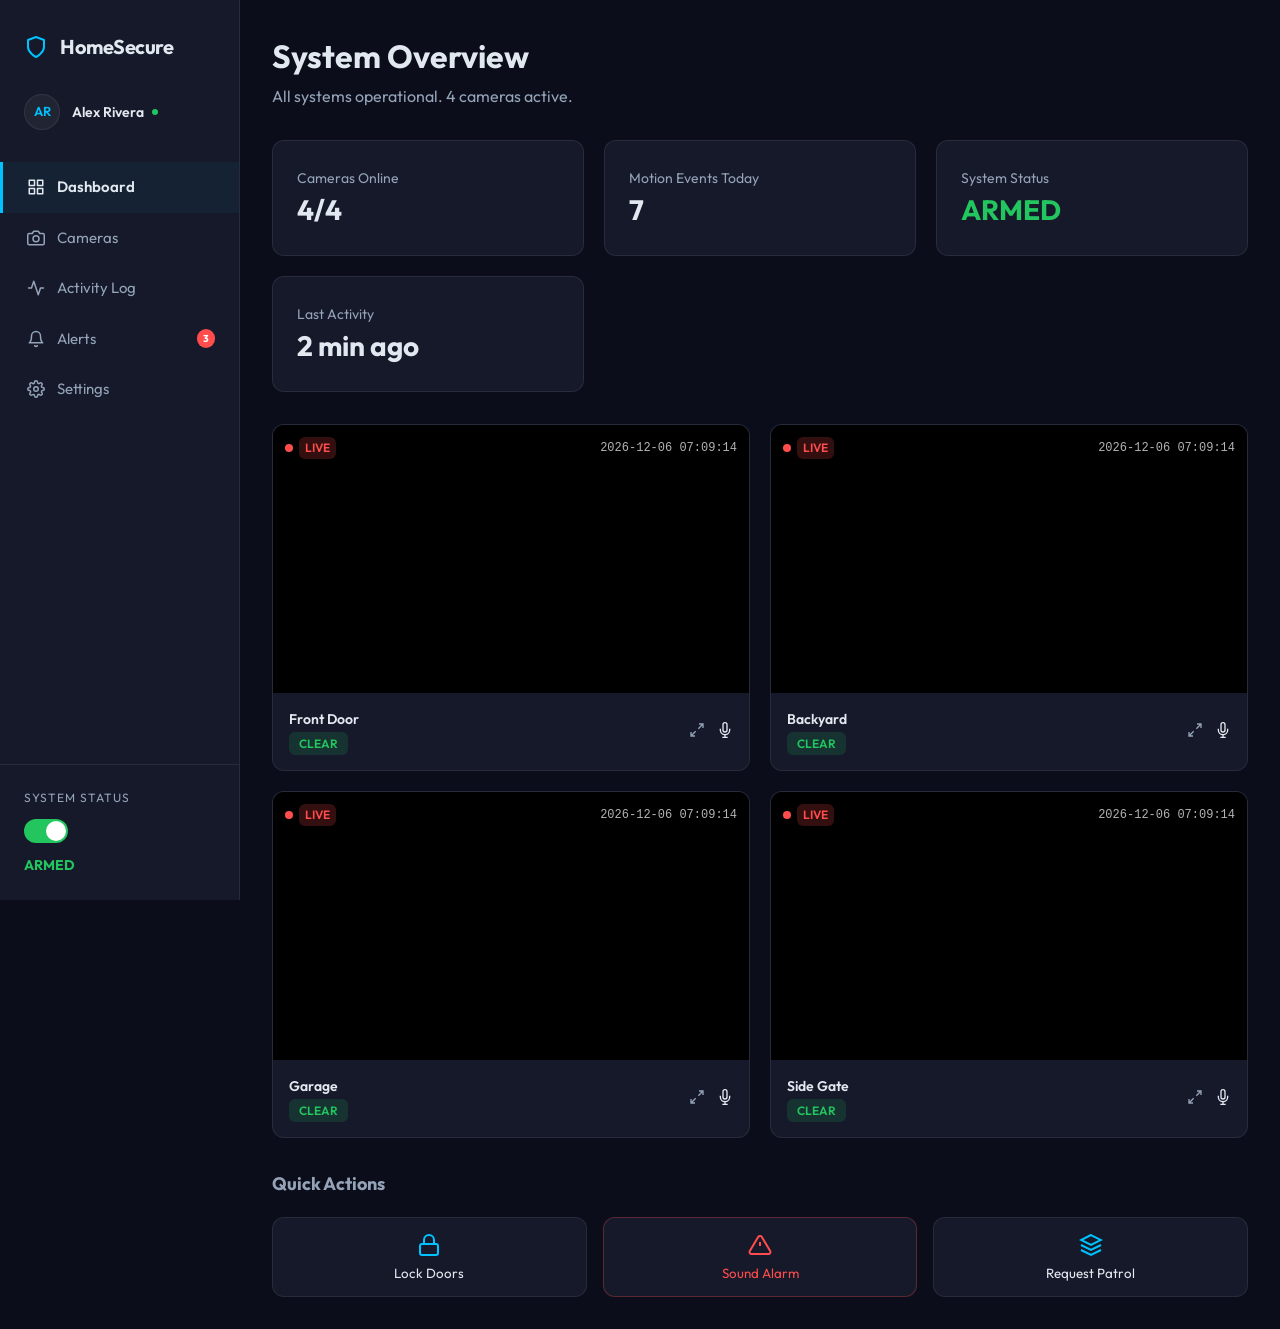
==== index.html @ ff67cbb3 "Initial draft of system" ====
<!DOCTYPE html>
<html lang="en">
<head>
    <meta charset="UTF-8">
    <meta name="viewport" content="width=device-width, initial-scale=1.0">
    <title>HomeSecure | Smart Home Security</title>
    <!-- Google Fonts: Outfit -->
    <link rel="preconnect" href="https://fonts.googleapis.com">
    <link rel="preconnect" href="https://fonts.gstatic.com" crossorigin>
    <link href="https://fonts.googleapis.com/css2?family=Outfit:wght@300;400;600;700&display=swap" rel="stylesheet">
    
    <!-- CSS Modules -->
    <link rel="stylesheet" href="css/main.css">
    <link rel="stylesheet" href="css/layout.css">
    <link rel="stylesheet" href="css/components.css">
    <link rel="stylesheet" href="css/views.css">
</head>
<body>
    <!-- 
        NOTE: This app must be served via a local HTTP server (e.g., Live Server or python -m http.server)
        to allow component fetching via the Fetch API.
    -->
    
    <div id="app" class="app-container">
        <!-- Sidebar placeholder -->
        <aside id="sidebar-container" class="sidebar"></aside>

        <!-- Main content area -->
        <main id="main-content" class="content">
            <!-- View containers will be injected here -->
            <div id="view-dashboard" class="view" hidden></div>
            <div id="view-cameras" class="view" hidden></div>
            <div id="view-activity" class="view" hidden></div>
            <div id="view-alerts" class="view" hidden></div>
            <div id="view-settings" class="view" hidden></div>
        </main>

        <!-- Alarm Overlay -->
        <div id="alarm-overlay" class="alarm-overlay" hidden>
            <div class="alarm-content">
                <span class="alarm-icon">⚠</span>
                <h1 class="alarm-title">ALARM ACTIVE</h1>
            </div>
        </div>
    </div>

    <!-- Toast Container -->
    <div id="toast-container" class="toast-container"></div>

    <!-- Zoom/Preview Modal -->
    <div id="video-modal" class="modal" hidden>
        <div class="modal-overlay"></div>
        <div class="modal-container">
            <div class="modal-header">
                <h2 id="modal-title">Camera Preview</h2>
                <button id="close-modal" class="close-btn">&times;</button>
            </div>
            <div class="modal-body">
                <div class="video-wrapper">
                    <video id="modal-video" autoplay muted loop playsinline></video>
                    <div class="video-ui">
                        <div class="live-tag">LIVE</div>
                        <div class="timestamp" id="modal-timestamp">2026-05-13 15:50:24</div>
                    </div>
                </div>
            </div>
            <div class="modal-footer">
                <div class="camera-controls">
                    <button class="btn btn-outline"><svg width="18" height="18" viewBox="0 0 24 24" fill="none" stroke="currentColor" stroke-width="2"><path d="M12 1a3 3 0 0 0-3 3v8a3 3 0 0 0 6 0V4a3 3 0 0 0-3-3z"></path><path d="M19 10v2a7 7 0 0 1-14 0v-2"></path><line x1="12" y1="19" x2="12" y2="23"></line><line x1="8" y1="23" x2="16" y2="23"></line></svg> Mic</button>
                    <button class="btn btn-outline"><svg width="18" height="18" viewBox="0 0 24 24" fill="none" stroke="currentColor" stroke-width="2"><path d="M23 19a2 2 0 0 1-2 2H3a2 2 0 0 1-2-2V8a2 2 0 0 1 2-2h4l2-3h6l2 3h4a2 2 0 0 1 2 2z"></path><circle cx="12" cy="13" r="4"></circle></svg> Photo</button>
                    <button class="btn btn-danger" id="modal-alarm"><svg width="18" height="18" viewBox="0 0 24 24" fill="none" stroke="currentColor" stroke-width="2"><path d="M10.29 3.86L1.82 18a2 2 0 0 0 1.71 3h16.94a2 2 0 0 0 1.71-3L13.71 3.86a2 2 0 0 0-3.42 0z"></path></svg> Siren</button>
                </div>
            </div>
        </div>
    </div>

    <!-- JS Entry Point -->
    <script type="module" src="js/app.js"></script>
</body>
</html>
---- css/main.css ----
:root {
    /* Color Palette */
    --bg-deep: #0B0E1A;
    --surface: #151929;
    --accent: #00C2FF;
    --text-primary: #E2E8F0;
    --text-secondary: #94A3B8;
    --danger: #FF4C4C;
    --success: #22C55E;
    --warning: #F59E0B;
    
    /* Spacing & Borders */
    --sidebar-width: 240px;
    --header-height: 64px;
    --border-radius: 12px;
    --border-color: rgba(255, 255, 255, 0.08);
}

* {
    margin: 0;
    padding: 0;
    box-sizing: border-box;
}

body {
    font-family: 'Outfit', sans-serif;
    background-color: var(--bg-deep);
    color: var(--text-primary);
    line-height: 1.5;
    overflow-x: hidden;
    -webkit-font-smoothing: antialiased;
}

button {
    font-family: inherit;
    cursor: pointer;
    border: none;
    background: none;
    color: inherit;
}

a {
    text-decoration: none;
    color: inherit;
}

ul {
    list-style: none;
}

/* Scrollbar Styling */
::-webkit-scrollbar {
    width: 6px;
}

::-webkit-scrollbar-track {
    background: var(--bg-deep);
}

::-webkit-scrollbar-thumb {
    background: rgba(255, 255, 255, 0.1);
    border-radius: 10px;
}

::-webkit-scrollbar-thumb:hover {
    background: rgba(255, 255, 255, 0.2);
}

/* Helpers */
.hidden {
    display: none !important;
}

[hidden] {
    display: none !important;
}

/* Toast Notifications */
.toast-container {
    position: fixed;
    bottom: 32px;
    right: 32px;
    display: flex;
    flex-direction: column;
    gap: 12px;
    z-index: 10000;
}

.toast {
    background: var(--surface);
    border: 1px solid var(--border-color);
    border-left: 4px solid var(--accent);
    color: var(--text-primary);
    padding: 16px 24px;
    border-radius: 8px;
    box-shadow: 0 10px 25px rgba(0, 0, 0, 0.5);
    display: flex;
    align-items: center;
    gap: 12px;
    min-width: 280px;
    animation: slideInRight 0.3s ease-out forwards;
}

.toast.success { border-left-color: var(--success); }
.toast.danger { border-left-color: var(--danger); }
.toast.warning { border-left-color: var(--warning); }

@keyframes slideInRight {
    from { transform: translateX(100%); opacity: 0; }
    to { transform: translateX(0); opacity: 1; }
}

.toast.fade-out {
    animation: fadeOut 0.3s ease-in forwards;
}

@keyframes fadeOut {
    to { opacity: 0; transform: translateY(-10px); }
}
---- css/layout.css ----
.app-container {
    display: flex;
    min-height: 100vh;
}

.sidebar {
    width: var(--sidebar-width);
    background-color: var(--surface);
    border-right: 1px solid var(--border-color);
    display: flex;
    flex-direction: column;
    position: fixed;
    height: 100vh;
    z-index: 100;
}

.content {
    flex: 1;
    margin-left: var(--sidebar-width);
    padding: 32px;
    min-height: 100vh;
    position: relative;
}

.view {
    max-width: 1200px;
    margin: 0 auto;
    animation: fadeIn 0.3s ease-out;
}

@keyframes fadeIn {
    from { opacity: 0; transform: translateY(10px); }
    to { opacity: 1; transform: translateY(0); }
}

/* Alarm Overlay */
.alarm-overlay {
    position: fixed;
    top: 0;
    left: 0;
    width: 100%;
    height: 100%;
    background-color: rgba(255, 76, 76, 0.9);
    z-index: 9999;
    display: flex;
    align-items: center;
    justify-content: center;
    backdrop-filter: blur(8px);
    animation: pulseAlarm 1s infinite alternate;
}

@keyframes pulseAlarm {
    from { background-color: rgba(255, 76, 76, 0.7); }
    to { background-color: rgba(255, 0, 0, 0.9); }
}

.alarm-content {
    text-align: center;
    color: white;
}

.alarm-icon {
    font-size: 80px;
    display: block;
    margin-bottom: 20px;
}

.alarm-title {
    font-size: 48px;
    font-weight: 700;
    letter-spacing: 4px;
}

/* Mobile Responsiveness */
@media (max-width: 768px) {
    .sidebar {
        width: 100%;
        height: 64px;
        flex-direction: row;
        bottom: 0;
        top: auto;
        border-right: none;
        border-top: 1px solid var(--border-color);
    }

    .content {
        margin-left: 0;
        padding-bottom: 96px;
    }
}
---- css/components.css ----
/* Cards */
.card {
    background-color: var(--surface);
    border-radius: var(--border-radius);
    border: 1px solid var(--border-color);
    padding: 24px;
    transition: border-color 0.2s ease;
}

.card:hover {
    border-color: rgba(0, 194, 255, 0.3);
}

/* Badges */
.badge {
    padding: 4px 10px;
    border-radius: 6px;
    font-size: 12px;
    font-weight: 600;
    text-transform: uppercase;
}

.badge-cyan { background: rgba(0, 194, 255, 0.15); color: var(--accent); }
.badge-danger { background: rgba(255, 76, 76, 0.15); color: var(--danger); }
.badge-success { background: rgba(34, 197, 94, 0.15); color: var(--success); }
.badge-gray { background: rgba(148, 163, 184, 0.15); color: var(--text-secondary); }

/* Buttons */
.btn {
    padding: 10px 20px;
    border-radius: 8px;
    font-weight: 600;
    font-size: 14px;
    transition: all 0.2s ease;
    display: inline-flex;
    align-items: center;
    gap: 8px;
}

.btn-primary {
    background-color: var(--accent);
    color: var(--bg-deep);
}

.btn-primary:hover {
    filter: brightness(1.1);
}

.btn-outline {
    border: 1px solid var(--border-color);
    color: var(--text-primary);
}

.btn-outline:hover {
    border-color: var(--accent);
    color: var(--accent);
}

/* Toggles */
.toggle {
    position: relative;
    width: 44px;
    height: 24px;
    background-color: rgba(255, 255, 255, 0.1);
    border-radius: 20px;
    transition: background-color 0.3s ease;
    cursor: pointer;
}

.toggle::after {
    content: '';
    position: absolute;
    top: 2px;
    left: 2px;
    width: 20px;
    height: 20px;
    background-color: white;
    border-radius: 50%;
    transition: transform 0.3s ease;
}

.toggle.active {
    background-color: var(--success);
}

.toggle.active::after {
    transform: translateX(20px);
}

/* Sliders */
.slider-container {
    width: 100%;
}

input[type="range"] {
    -webkit-appearance: none;
    width: 100%;
    height: 4px;
    background: rgba(255, 255, 255, 0.1);
    border-radius: 2px;
    outline: none;
}

input[type="range"]::-webkit-slider-thumb {
    -webkit-appearance: none;
    width: 16px;
    height: 16px;
    background: var(--accent);
    border-radius: 50%;
    cursor: pointer;
    box-shadow: 0 0 10px rgba(0, 194, 255, 0.5);
}

/* Inputs */
.input {
    background: rgba(255, 255, 255, 0.05);
    border: 1px solid var(--border-color);
    border-radius: 8px;
    padding: 10px 14px;
    color: var(--text-primary);
    font-size: 14px;
    width: 100%;
}

.input:focus {
    outline: none;
    border-color: var(--accent);
}

/* Modal */
.modal {
    position: fixed;
    top: 0;
    left: 0;
    width: 100%;
    height: 100%;
    z-index: 1000;
    display: flex;
    align-items: center;
    justify-content: center;
}

.modal-overlay {
    position: absolute;
    width: 100%;
    height: 100%;
    background: rgba(0, 0, 0, 0.85);
    backdrop-filter: blur(8px);
}

.modal-container {
    position: relative;
    width: 90%;
    max-width: 900px;
    background: var(--surface);
    border-radius: 16px;
    border: 1px solid var(--border-color);
    overflow: hidden;
    animation: modalIn 0.3s cubic-bezier(0.34, 1.56, 0.64, 1);
}

@keyframes modalIn {
    from { opacity: 0; transform: scale(0.9); }
    to { opacity: 1; transform: scale(1); }
}

.modal-header {
    padding: 20px 24px;
    border-bottom: 1px solid var(--border-color);
    display: flex;
    justify-content: space-between;
    align-items: center;
}

.modal-header h2 {
    font-size: 18px;
    font-weight: 600;
}

.close-btn {
    font-size: 28px;
    color: var(--text-secondary);
    transition: color 0.2s;
}

.close-btn:hover {
    color: var(--text-primary);
}

.modal-body {
    padding: 0;
    background: #000;
}

.video-wrapper {
    position: relative;
    width: 100%;
    aspect-ratio: 16/9;
}

.video-wrapper video {
    width: 100%;
    height: 100%;
    object-fit: contain;
}

.video-ui {
    position: absolute;
    top: 20px;
    left: 20px;
    right: 20px;
    display: flex;
    justify-content: space-between;
    pointer-events: none;
}

.live-tag {
    background: var(--danger);
    color: white;
    padding: 4px 10px;
    border-radius: 4px;
    font-size: 12px;
    font-weight: 700;
    animation: pulse 2s infinite;
}

.modal-footer {
    padding: 20px 24px;
    border-top: 1px solid var(--border-color);
}

.camera-controls {
    display: flex;
    gap: 16px;
    justify-content: center;
}

.btn-danger {
    background: rgba(255, 76, 76, 0.1);
    border: 1px solid var(--danger);
    color: var(--danger);
}

.btn-danger:hover {
    background: var(--danger);
    color: white;
}
---- css/views.css ----
/* Dashboard Styles */
.stat-grid {
    display: grid;
    grid-template-columns: repeat(auto-fit, minmax(240px, 1fr));
    gap: 20px;
    margin-bottom: 32px;
}

.stat-card .label {
    color: var(--text-secondary);
    font-size: 14px;
    margin-bottom: 8px;
}

.stat-card .value {
    font-size: 28px;
    font-weight: 700;
}

.camera-grid {
    display: grid;
    grid-template-columns: repeat(2, 1fr);
    gap: 20px;
    margin-bottom: 32px;
}

.camera-feed-card {
    position: relative;
    padding: 0;
    overflow: hidden;
}

.feed-display {
    aspect-ratio: 16/9;
    background: #000;
    position: relative;
    overflow: hidden;
}

.feed-video {
    width: 100%;
    height: 100%;
    object-fit: cover;
    opacity: 0.8;
    transition: opacity 0.3s;
}

.camera-feed-card:hover .feed-video {
    opacity: 1;
}

.zoom-btn {
    color: var(--text-secondary);
    transition: color 0.2s, transform 0.2s;
}

.zoom-btn:hover {
    color: var(--accent);
    transform: scale(1.1);
}

.feed-overlay-top {
    position: absolute;
    top: 12px;
    left: 12px;
    right: 12px;
    display: flex;
    justify-content: space-between;
    align-items: center;
}

.live-indicator {
    display: flex;
    align-items: center;
    gap: 6px;
}

.dot-pulse {
    width: 8px;
    height: 8px;
    background-color: var(--danger);
    border-radius: 50%;
    animation: pulseRed 1.5s infinite;
}

@keyframes pulseRed {
    0% { transform: scale(1); opacity: 1; }
    50% { transform: scale(1.5); opacity: 0.5; }
    100% { transform: scale(1); opacity: 1; }
}

.feed-timestamp {
    font-family: monospace;
    font-size: 12px;
    color: rgba(255, 255, 255, 0.7);
}

.feed-info {
    padding: 16px;
    display: flex;
    justify-content: space-between;
    align-items: center;
}

.quick-actions {
    display: flex;
    gap: 16px;
}

.action-btn {
    flex: 1;
    height: 80px;
    display: flex;
    flex-direction: column;
    align-items: center;
    justify-content: center;
    gap: 8px;
    background: var(--surface);
    border: 1px solid var(--border-color);
    border-radius: var(--border-radius);
    transition: all 0.2s ease;
}

.action-btn:hover {
    border-color: var(--accent);
    background: rgba(0, 194, 255, 0.05);
}

/* Cameras View */
.filter-bar {
    display: flex;
    gap: 12px;
    margin-bottom: 24px;
}

.camera-list {
    display: flex;
    flex-direction: column;
    gap: 12px;
}

.camera-row {
    display: grid;
    grid-template-columns: 80px 1.5fr 1fr 1fr 0.8fr 1.2fr 100px;
    align-items: center;
    padding: 16px 24px;
    gap: 16px;
}

.thumb-box {
    width: 60px;
    height: 40px;
    background: #000;
    border-radius: 4px;
    display: flex;
    align-items: center;
    justify-content: center;
}

/* Activity Log */
.timeline {
    display: flex;
    flex-direction: column;
    gap: 8px;
}

.timeline-entry {
    display: flex;
    align-items: center;
    gap: 16px;
    padding: 16px;
    border-bottom: 1px solid var(--border-color);
}

.entry-icon {
    width: 32px;
    height: 32px;
    border-radius: 50%;
    display: flex;
    align-items: center;
    justify-content: center;
}

/* Alerts View */
.alerts-container {
    display: flex;
    flex-direction: column;
    gap: 16px;
}

.alert-card {
    display: flex;
    gap: 20px;
}

.severity-indicator {
    width: 4px;
    border-radius: 2px;
}

.severity-high { background: var(--danger); }
.severity-medium { background: var(--warning); }
.severity-low { background: var(--accent); }

/* Settings View */
.settings-section {
    margin-bottom: 40px;
}

.settings-section h2 {
    font-size: 18px;
    margin-bottom: 20px;
    color: var(--text-secondary);
}

.settings-group {
    display: flex;
    flex-direction: column;
    gap: 1px;
    background: var(--border-color);
    border-radius: var(--border-radius);
    overflow: hidden;
    border: 1px solid var(--border-color);
}

.settings-item {
    background: var(--surface);
    padding: 16px 24px;
    display: flex;
    justify-content: space-between;
    align-items: center;
}

.settings-info h4 {
    font-size: 15px;
    font-weight: 600;
}

.settings-info p {
    font-size: 13px;
    color: var(--text-secondary);
}
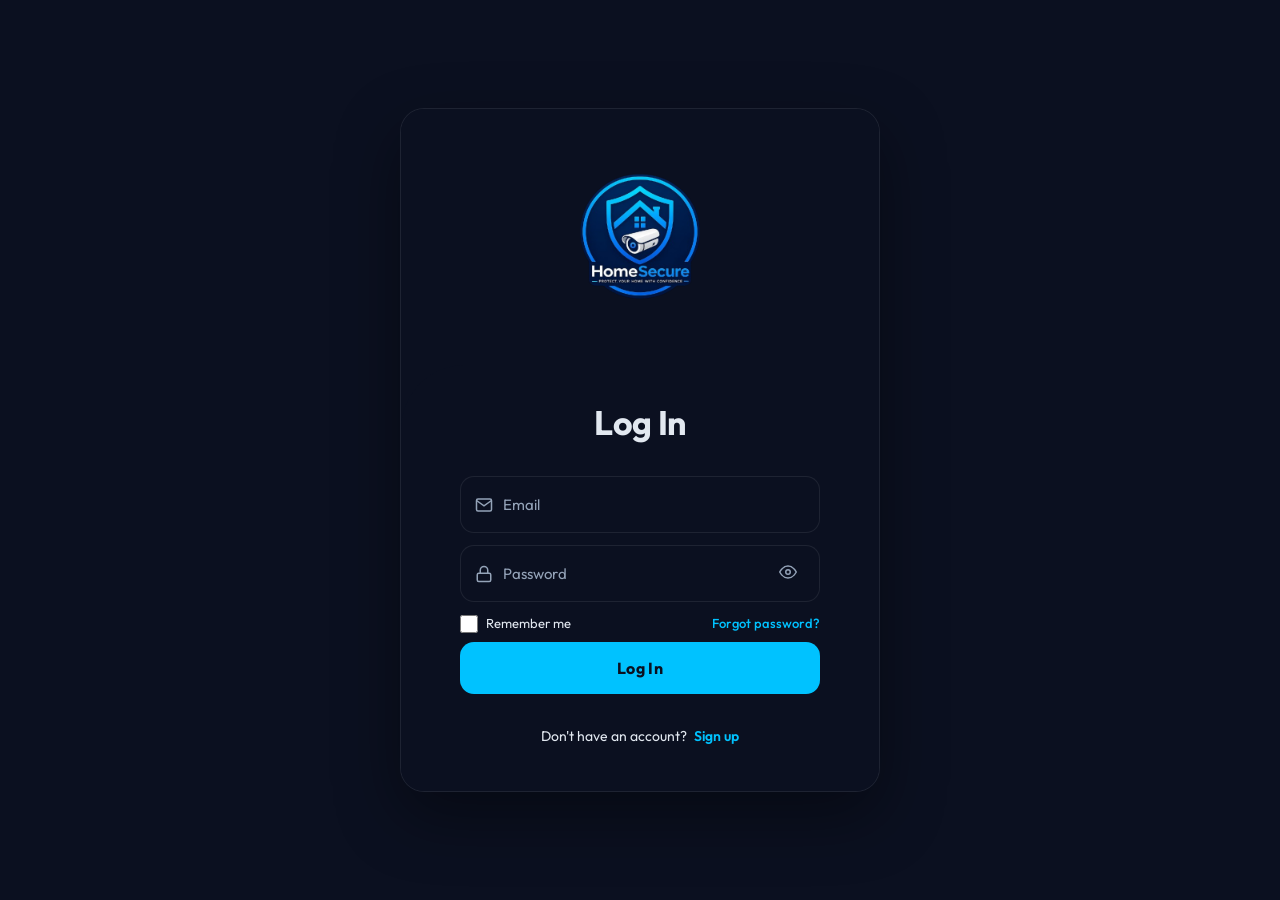
==== commit c9014d1d: "Fix all" ====
--- a/index.html
+++ b/index.html
@@ -14,26 +14,31 @@
     <link rel="stylesheet" href="css/layout.css">
     <link rel="stylesheet" href="css/components.css">
     <link rel="stylesheet" href="css/views.css">
+    <link rel="stylesheet" href="css/navbar.css">
 </head>
 <body>
-    <!-- 
-        NOTE: This app must be served via a local HTTP server (e.g., Live Server or python -m http.server)
-        to allow component fetching via the Fetch API.
-    -->
+    <!-- Run: python web.py — sign in at /login.html (demo: demo@homesecure.com / demo1234) -->
     
     <div id="app" class="app-container">
-        <!-- Sidebar placeholder -->
-        <aside id="sidebar-container" class="sidebar"></aside>
-
         <!-- Main content area -->
         <main id="main-content" class="content">
+            <div id="navbar-container"></div>
+            <div class="view-stack">
             <!-- View containers will be injected here -->
             <div id="view-dashboard" class="view" hidden></div>
             <div id="view-cameras" class="view" hidden></div>
             <div id="view-activity" class="view" hidden></div>
             <div id="view-alerts" class="view" hidden></div>
-            <div id="view-settings" class="view" hidden></div>
+            <div id="view-account-security" class="view" hidden></div>
+            <div id="view-notification-settings" class="view" hidden></div>
+            <div id="view-help-settings" class="view" hidden></div>
+            <div id="view-about-system" class="view" hidden></div>
+            </div>
         </main>
+
+        <!-- Sidebar drawer (burger menu) -->
+        <aside id="sidebar-container" class="sidebar sidebar-drawer" aria-hidden="true"></aside>
+        <div id="sidebar-backdrop" class="sidebar-backdrop" hidden aria-hidden="true"></div>
 
         <!-- Alarm Overlay -->
         <div id="alarm-overlay" class="alarm-overlay" hidden>
--- a/css/main.css
+++ b/css/main.css
@@ -1,7 +1,9 @@
 :root {
     /* Color Palette */
-    --bg-deep: #0B0E1A;
-    --surface: #151929;
+    --bg-deep: #0B1020;
+    --bg: #0B1020;
+    --surface: #121A2E;
+    --card: #121A2E;
     --accent: #00C2FF;
     --text-primary: #E2E8F0;
     --text-secondary: #94A3B8;
@@ -11,7 +13,7 @@
     
     /* Spacing & Borders */
     --sidebar-width: 240px;
-    --header-height: 64px;
+    --header-height: 88px;
     --border-radius: 12px;
     --border-color: rgba(255, 255, 255, 0.08);
 }
@@ -22,9 +24,13 @@
     box-sizing: border-box;
 }
 
+html {
+    background-color: #0B1020;
+}
+
 body {
     font-family: 'Outfit', sans-serif;
-    background-color: var(--bg-deep);
+    background-color: #0B1020;
     color: var(--text-primary);
     line-height: 1.5;
     overflow-x: hidden;
--- a/css/layout.css
+++ b/css/layout.css
@@ -5,21 +5,63 @@
 
 .sidebar {
     width: var(--sidebar-width);
-    background-color: var(--surface);
+    background-color: #0B1020;
     border-right: 1px solid var(--border-color);
     display: flex;
     flex-direction: column;
     position: fixed;
+    top: 0;
+    left: 0;
     height: 100vh;
-    z-index: 100;
+    z-index: 200;
+    overflow-y: auto;
+}
+
+.sidebar-drawer {
+    transform: translateX(-100%);
+    transition: transform 0.28s cubic-bezier(0.4, 0, 0.2, 1);
+    box-shadow: 8px 0 32px rgba(0, 0, 0, 0.35);
+}
+
+body.sidebar-open .sidebar-drawer {
+    transform: translateX(0);
+}
+
+.sidebar-backdrop {
+    position: fixed;
+    inset: 0;
+    z-index: 150;
+    background: rgba(11, 16, 32, 0.65);
+    backdrop-filter: blur(4px);
+    opacity: 0;
+    pointer-events: none;
+    transition: opacity 0.28s ease;
+}
+
+body.sidebar-open {
+    overflow: hidden;
+}
+
+body.sidebar-open .sidebar-backdrop {
+    opacity: 1;
+    pointer-events: auto;
 }
 
 .content {
     flex: 1;
-    margin-left: var(--sidebar-width);
-    padding: 32px;
+    width: 100%;
     min-height: 100vh;
     position: relative;
+    display: flex;
+    flex-direction: column;
+    background-color: #0B1020;
+}
+
+.view-stack {
+    flex: 1;
+    padding: 32px;
+    overflow-y: auto;
+    background-color: #0B1020;
 }
 
 .view {
@@ -71,20 +113,8 @@
     letter-spacing: 4px;
 }
 
-/* Mobile Responsiveness */
 @media (max-width: 768px) {
-    .sidebar {
-        width: 100%;
-        height: 64px;
-        flex-direction: row;
-        bottom: 0;
-        top: auto;
-        border-right: none;
-        border-top: 1px solid var(--border-color);
-    }
-
-    .content {
-        margin-left: 0;
-        padding-bottom: 96px;
+    .view-stack {
+        padding: 24px 16px;
     }
 }
--- a/css/components.css
+++ b/css/components.css
@@ -1,14 +1,15 @@
 /* Cards */
 .card {
-    background-color: var(--surface);
+    background-color: var(--card);
     border-radius: var(--border-radius);
     border: 1px solid var(--border-color);
     padding: 24px;
-    transition: border-color 0.2s ease;
+    transition: background-color 0.22s ease, border-color 0.22s ease;
 }
 
 .card:hover {
-    border-color: rgba(0, 194, 255, 0.3);
+    border-color: rgba(255, 255, 255, 0.1);
+    background-color: #1e2f52;
 }
 
 /* Badges */
@@ -189,7 +190,7 @@
 
 .modal-body {
     padding: 0;
-    background: #000;
+    background: #0B1020;
 }
 
 .video-wrapper {
--- a/css/views.css
+++ b/css/views.css
@@ -32,7 +32,7 @@
 
 .feed-display {
     aspect-ratio: 16/9;
-    background: #000;
+    background: #0B1020;
     position: relative;
     overflow: hidden;
 }
@@ -115,15 +115,34 @@
     align-items: center;
     justify-content: center;
     gap: 8px;
-    background: var(--surface);
+    background: var(--card);
     border: 1px solid var(--border-color);
     border-radius: var(--border-radius);
-    transition: all 0.2s ease;
+    transition: background 0.22s ease, border-color 0.22s ease, transform 0.22s ease;
 }
 
 .action-btn:hover {
-    border-color: var(--accent);
-    background: rgba(0, 194, 255, 0.05);
+    border-color: rgba(255, 255, 255, 0.1);
+    background: #1e2f52;
+    transform: translateY(-1px);
+}
+
+.action-btn:active {
+    transform: translateY(0);
+}
+
+.action-btn--danger:hover {
+    border-color: rgba(255, 255, 255, 0.08);
+    background: #2d1f28;
+}
+
+.action-btn--locked:not(:hover) {
+    background: #152a24;
+    border-color: rgba(255, 255, 255, 0.06);
+}
+
+.action-btn--locked:hover {
+    background: #1a3a2e;
 }
 
 /* Cameras View */
@@ -141,20 +160,57 @@
 
 .camera-row {
     display: grid;
-    grid-template-columns: 80px 1.5fr 1fr 1fr 0.8fr 1.2fr 100px;
+    grid-template-columns: 80px 1.5fr 1fr 1fr 0.8fr 1.2fr minmax(152px, auto);
     align-items: center;
     padding: 16px 24px;
     gap: 16px;
+}
+
+.action-col {
+    display: flex;
+    gap: 8px;
+    flex-wrap: nowrap;
+    justify-content: flex-end;
+}
+
+.action-col .btn {
+    white-space: nowrap;
+    flex-shrink: 0;
+    padding: 6px 14px;
+    font-size: 12px;
 }
 
 .thumb-box {
     width: 60px;
     height: 40px;
-    background: #000;
+    background: #0B1020;
+    border: none;
     border-radius: 4px;
     display: flex;
     align-items: center;
     justify-content: center;
+    padding: 0;
+    cursor: pointer;
+    color: inherit;
+    transition: background 0.2s ease, box-shadow 0.2s ease;
+}
+
+.thumb-box:hover {
+    background: #141c38;
+    box-shadow: 0 0 0 2px rgba(0, 240, 255, 0.35);
+}
+
+.thumb-box:hover svg {
+    stroke: rgba(0, 240, 255, 0.85);
+}
+
+.thumb-box:focus-visible {
+    outline: 2px solid var(--accent);
+    outline-offset: 2px;
+}
+
+.camera-row.is-active {
+    box-shadow: 0 0 0 2px rgba(0, 240, 255, 0.45);
 }
 
 /* Activity Log */
@@ -201,6 +257,11 @@
 .severity-high { background: var(--danger); }
 .severity-medium { background: var(--warning); }
 .severity-low { background: var(--accent); }
+
+/* Page title shown in top navbar */
+.view-header .view-title {
+    display: none;
+}
 
 /* Settings View */
 .settings-section {
@@ -240,3 +301,109 @@
     font-size: 13px;
     color: var(--text-secondary);
 }
+
+.btn-settings {
+    padding: 8px 16px;
+    font-size: 13px;
+    white-space: nowrap;
+}
+
+.password-modal-container {
+    max-width: 420px;
+}
+
+.password-form {
+    padding: 0 24px 24px;
+    display: flex;
+    flex-direction: column;
+    gap: 16px;
+}
+
+.password-field {
+    display: flex;
+    flex-direction: column;
+    gap: 8px;
+}
+
+.password-field span {
+    font-size: 13px;
+    font-weight: 500;
+    color: var(--text-secondary);
+}
+
+.password-field input {
+    width: 100%;
+    padding: 12px 14px;
+    background: #0B1020;
+    border: 1px solid var(--border-color);
+    border-radius: 10px;
+    color: var(--text-primary);
+    font-size: 14px;
+}
+
+.password-field input:focus {
+    outline: none;
+    border-color: var(--accent);
+}
+
+.password-form-error {
+    padding: 10px 14px;
+    background: rgba(255, 76, 76, 0.15);
+    border: 1px solid rgba(255, 76, 76, 0.35);
+    border-radius: 10px;
+    color: #ffb4b4;
+    font-size: 13px;
+}
+
+.password-form-error[hidden] {
+    display: none !important;
+}
+
+.password-form-actions {
+    display: flex;
+    gap: 12px;
+    justify-content: flex-end;
+    margin-top: 8px;
+}
+
+.password-form-actions .btn {
+    padding: 10px 18px;
+    font-size: 14px;
+}
+
+.faq-list {
+    gap: 0;
+}
+
+.faq-item {
+    background: var(--surface);
+    padding: 0;
+    border-bottom: 1px solid var(--border-color);
+}
+
+.faq-item:last-child {
+    border-bottom: none;
+}
+
+.faq-item summary {
+    padding: 16px 24px;
+    font-size: 15px;
+    font-weight: 600;
+    cursor: pointer;
+    list-style: none;
+}
+
+.faq-item summary::-webkit-details-marker {
+    display: none;
+}
+
+.faq-item summary:hover {
+    color: var(--accent);
+}
+
+.faq-item p {
+    padding: 0 24px 16px;
+    font-size: 14px;
+    line-height: 1.6;
+    color: var(--text-secondary);
+}
--- a/css/navbar.css
+++ b/css/navbar.css
@@ -0,0 +1,422 @@
+#navbar-container {
+    width: 100%;
+    flex-shrink: 0;
+    position: relative;
+    z-index: 50;
+}
+
+.top-navbar {
+    position: sticky;
+    top: 0;
+    z-index: 50;
+    display: flex;
+    align-items: center;
+    gap: 16px;
+    width: 100%;
+    height: var(--header-height);
+    padding: 0 20px;
+    background: #00f0ff;
+    border-bottom: 1px solid rgba(11, 14, 26, 0.12);
+    color: #0b0e1a;
+    flex-shrink: 0;
+    overflow: visible;
+}
+
+.navbar-left {
+    display: flex;
+    align-items: center;
+    gap: 8px;
+    overflow: visible;
+}
+
+.navbar-burger {
+    display: flex;
+    flex-direction: column;
+    justify-content: center;
+    align-items: center;
+    gap: 5px;
+    width: 44px;
+    height: 44px;
+    border-radius: 10px;
+    color: #0b0e1a;
+    transition: background 0.22s ease;
+}
+
+.navbar-burger:hover {
+    background: rgba(11, 14, 26, 0.08);
+}
+
+.navbar-burger-line {
+    display: block;
+    width: 20px;
+    height: 2px;
+    background: currentColor;
+    border-radius: 1px;
+    transition: transform 0.2s ease, opacity 0.2s ease;
+}
+
+body.sidebar-open .navbar-burger-line:nth-child(1) {
+    transform: translateY(7px) rotate(45deg);
+}
+
+body.sidebar-open .navbar-burger-line:nth-child(2) {
+    opacity: 0;
+}
+
+body.sidebar-open .navbar-burger-line:nth-child(3) {
+    transform: translateY(-7px) rotate(-45deg);
+}
+
+.navbar-brand {
+    display: flex;
+    align-items: center;
+    justify-content: center;
+    flex-shrink: 0;
+    height: var(--header-height);
+    padding: 0 4px;
+    border-radius: 10px;
+    transition: background 0.22s ease;
+}
+
+.navbar-brand:hover .navbar-logo {
+    opacity: 0.92;
+}
+
+.navbar-logo {
+    width: 76px;
+    height: 76px;
+    object-fit: contain;
+    display: block;
+    flex-shrink: 0;
+    transition: opacity 0.2s ease;
+}
+
+.navbar-title[hidden] {
+    display: none !important;
+}
+
+.navbar-brand[hidden] {
+    display: none !important;
+}
+
+.navbar-title {
+    flex: 1;
+    font-size: 20px;
+    font-weight: 700;
+    color: #0b0e1a;
+    text-align: center;
+    white-space: nowrap;
+    overflow: hidden;
+    text-overflow: ellipsis;
+    line-height: 1.2;
+    min-width: 0;
+}
+
+.navbar-back {
+    display: none;
+    align-items: center;
+    justify-content: center;
+    width: 44px;
+    height: 44px;
+    flex-shrink: 0;
+    border-radius: 10px;
+    color: #0b0e1a;
+    transition: background 0.22s ease;
+}
+
+.navbar-back:hover {
+    background: rgba(11, 14, 26, 0.08);
+}
+
+.navbar-back:focus-visible {
+    outline: 2px solid #0b0e1a;
+    outline-offset: 2px;
+}
+
+/* Cameras: back + Install Cameras title */
+.top-navbar.is-cameras {
+    justify-content: flex-start;
+    gap: 8px;
+    padding: 0 20px;
+}
+
+.top-navbar.is-cameras .navbar-back {
+    display: flex;
+}
+
+.top-navbar.is-cameras .navbar-left,
+.top-navbar.is-cameras .navbar-right {
+    display: none !important;
+}
+
+.top-navbar.is-cameras .navbar-title {
+    flex: 1;
+    width: auto;
+    max-width: none;
+    text-align: center;
+    padding-right: 44px;
+}
+
+/* Activity Log: back + title */
+.top-navbar.is-activity {
+    justify-content: flex-start;
+    gap: 8px;
+    padding: 0 20px;
+}
+
+.top-navbar.is-activity .navbar-back {
+    display: flex;
+}
+
+.top-navbar.is-activity .navbar-left,
+.top-navbar.is-activity .navbar-right {
+    display: none !important;
+}
+
+.top-navbar.is-activity .navbar-title {
+    flex: 1;
+    width: auto;
+    max-width: none;
+    text-align: center;
+    padding-right: 44px;
+}
+
+.navbar-right {
+    display: flex;
+    align-items: center;
+    justify-content: flex-end;
+    gap: 12px;
+    margin-left: auto;
+    flex-shrink: 0;
+    position: relative;
+    z-index: 2;
+}
+
+.navbar-user-menu {
+    position: relative;
+}
+
+.navbar-user {
+    display: flex;
+    align-items: center;
+    gap: 8px;
+    max-width: 200px;
+    padding: 4px 8px 4px 4px;
+    border: none;
+    background: transparent;
+    border-radius: 10px;
+    font-family: inherit;
+    cursor: pointer;
+    transition: background 0.2s ease;
+}
+
+.navbar-user:hover,
+.navbar-user[aria-expanded="true"] {
+    background: rgba(11, 14, 26, 0.08);
+}
+
+.navbar-user-chevron {
+    flex-shrink: 0;
+    color: #0b0e1a;
+    transition: transform 0.2s ease;
+}
+
+.navbar-user[aria-expanded="true"] .navbar-user-chevron {
+    transform: rotate(180deg);
+}
+
+.navbar-user-dropdown {
+    position: absolute;
+    top: calc(100% + 10px);
+    right: 0;
+    width: min(300px, calc(100vw - 32px));
+    padding: 16px;
+    background: #0b0e1a;
+    border: 1px solid rgba(255, 255, 255, 0.1);
+    border-radius: 14px;
+    box-shadow: 0 16px 40px rgba(0, 0, 0, 0.35);
+    z-index: 100;
+}
+
+.navbar-user-dropdown[hidden] {
+    display: none !important;
+}
+
+.navbar-user-dropdown-header {
+    display: flex;
+    align-items: center;
+    gap: 12px;
+    padding-bottom: 14px;
+    margin-bottom: 14px;
+    border-bottom: 1px solid rgba(255, 255, 255, 0.08);
+}
+
+.navbar-user-dropdown-avatar {
+    width: 44px;
+    height: 44px;
+    display: flex;
+    align-items: center;
+    justify-content: center;
+    font-size: 15px;
+    font-weight: 700;
+    color: #0b0e1a;
+    background: #00f0ff;
+    border-radius: 50%;
+    flex-shrink: 0;
+}
+
+.navbar-user-dropdown-meta {
+    display: flex;
+    flex-direction: column;
+    gap: 4px;
+    min-width: 0;
+}
+
+.navbar-user-dropdown-meta strong {
+    font-size: 15px;
+    font-weight: 700;
+    color: var(--text-primary);
+}
+
+.navbar-user-dropdown-meta span {
+    font-size: 12px;
+    color: var(--text-secondary);
+}
+
+.navbar-user-details {
+    list-style: none;
+    margin: 0;
+    padding: 0;
+    display: flex;
+    flex-direction: column;
+    gap: 12px;
+}
+
+.navbar-user-details li {
+    display: flex;
+    flex-direction: column;
+    gap: 4px;
+}
+
+.detail-label {
+    font-size: 11px;
+    font-weight: 600;
+    text-transform: uppercase;
+    letter-spacing: 0.06em;
+    color: var(--text-secondary);
+}
+
+.detail-value {
+    font-size: 14px;
+    color: var(--text-primary);
+    word-break: break-word;
+}
+
+.navbar-dropdown-logout {
+    width: 100%;
+    margin-top: 16px;
+    padding: 11px 14px;
+    border: 1px solid rgba(255, 76, 76, 0.35);
+    border-radius: 10px;
+    background: rgba(255, 76, 76, 0.1);
+    color: #ff6b6b;
+    font-family: inherit;
+    font-size: 14px;
+    font-weight: 600;
+    cursor: pointer;
+    transition: background 0.2s ease, border-color 0.2s ease;
+}
+
+.navbar-dropdown-logout:hover {
+    background: rgba(255, 76, 76, 0.18);
+    border-color: rgba(255, 76, 76, 0.5);
+}
+
+.navbar-user-avatar {
+    width: 38px;
+    height: 38px;
+    display: flex;
+    align-items: center;
+    justify-content: center;
+    font-size: 14px;
+    font-weight: 700;
+    color: #0b0e1a;
+    background: rgba(255, 255, 255, 0.6);
+    border: 1px solid rgba(11, 14, 26, 0.12);
+    border-radius: 50%;
+    flex-shrink: 0;
+}
+
+.navbar-user-name {
+    font-size: 15px;
+    font-weight: 700;
+    color: #0b0e1a;
+    overflow: hidden;
+    text-overflow: ellipsis;
+    white-space: nowrap;
+}
+
+.navbar-icon-btn {
+    position: relative;
+    display: flex;
+    align-items: center;
+    justify-content: center;
+    width: 42px;
+    height: 42px;
+    border-radius: 10px;
+    color: #0b0e1a;
+    border: 1px solid rgba(11, 14, 26, 0.15);
+    background: rgba(255, 255, 255, 0.45);
+    transition: background 0.22s ease, border-color 0.22s ease, color 0.22s ease;
+}
+
+.navbar-icon-btn:hover {
+    color: #0b0e1a;
+    border-color: rgba(11, 14, 26, 0.25);
+    background: rgba(255, 255, 255, 0.7);
+}
+
+.navbar-notif-badge {
+    position: absolute;
+    top: 4px;
+    right: 4px;
+    min-width: 16px;
+    height: 16px;
+    padding: 0 4px;
+    font-size: 10px;
+    font-weight: 700;
+    line-height: 16px;
+    text-align: center;
+    color: #fff;
+    background: var(--danger);
+    border-radius: 8px;
+}
+
+.navbar-notif-badge:empty,
+.navbar-notif-badge[data-count="0"] {
+    display: none;
+}
+
+@media (max-width: 768px) {
+    .top-navbar {
+        padding: 0 12px;
+        gap: 10px;
+    }
+
+    .navbar-title {
+        font-size: 16px;
+    }
+
+    .navbar-user-name {
+        max-width: 100px;
+        font-size: 13px;
+    }
+
+    .navbar-user {
+        max-width: 140px;
+    }
+
+    .navbar-user-chevron {
+        display: none;
+    }
+}
